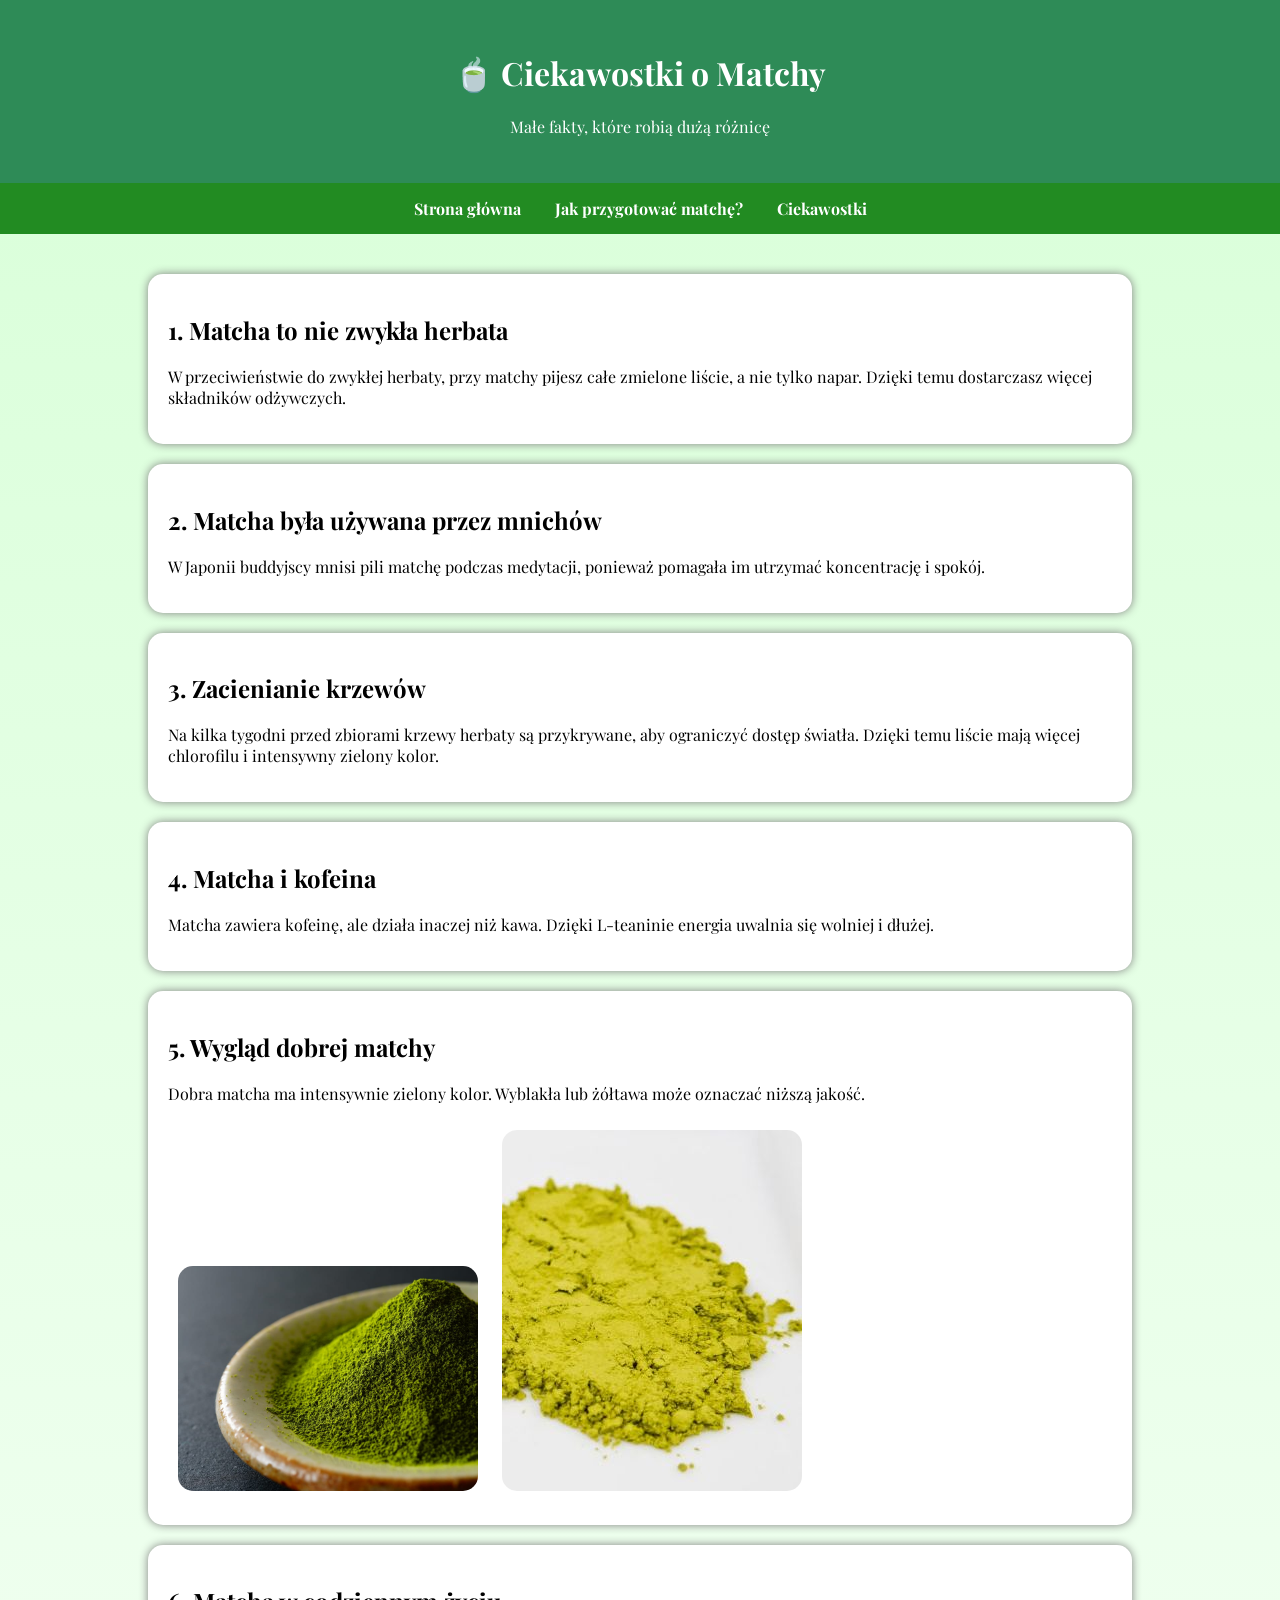
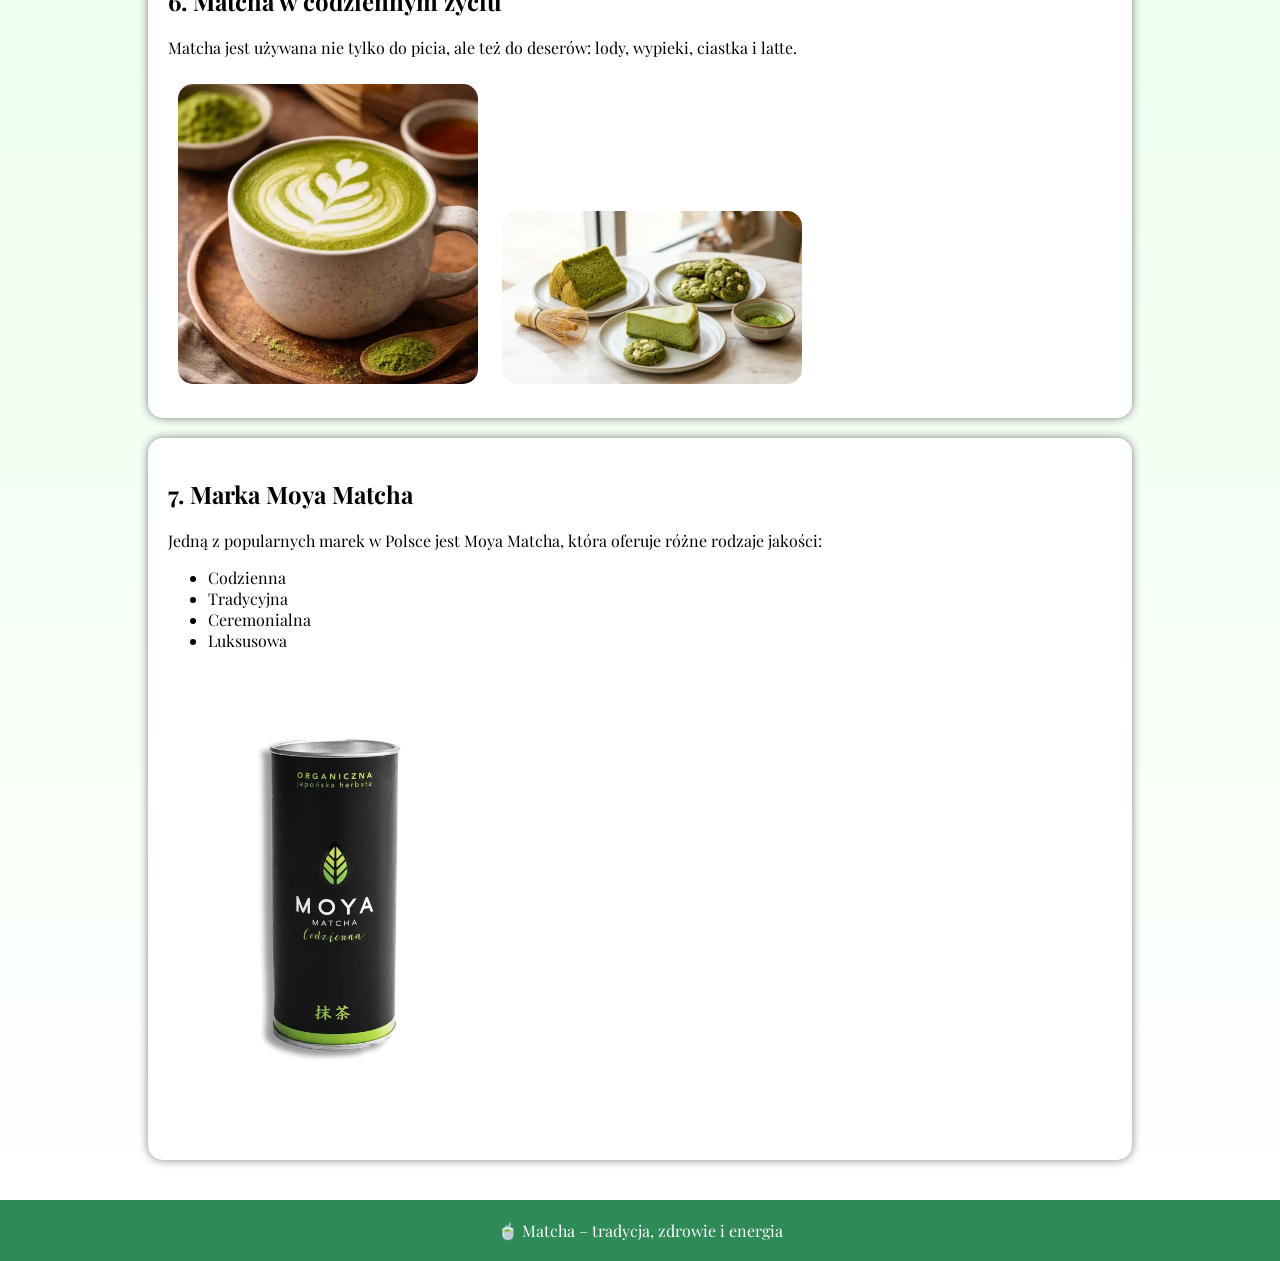
==== ciekawostki.html @ af4edae6 "Add files via upload" ====
<!DOCTYPE html>
<html lang="pl">

<head>
<meta charset="UTF-8">
<title>Ciekawostki o Matchy</title>
<link rel="stylesheet" href="style.css">
</head>

<body>

<header>
<h1>🍵 Ciekawostki o Matchy</h1>
<p>Małe fakty, które robią dużą różnicę</p>
</header>

<nav>
<a href="index.html">Strona główna</a>
<a href="przygotowanie.html">Jak przygotować matchę?</a>
<a href="ciekawostki.html">Ciekawostki</a>
</nav>

<section>

<div class="karta">

<h2>1. Matcha to nie zwykła herbata</h2>

<p>
W przeciwieństwie do zwykłej herbaty, przy matchy pijesz całe zmielone liście,
a nie tylko napar. Dzięki temu dostarczasz więcej składników odżywczych.
</p>

</div>

<div class="karta">

<h2>2. Matcha była używana przez mnichów</h2>

<p>
W Japonii buddyjscy mnisi pili matchę podczas medytacji,
ponieważ pomagała im utrzymać koncentrację i spokój.
</p>

</div>

<div class="karta">

<h2>3. Zacienianie krzewów</h2>

<p>
Na kilka tygodni przed zbiorami krzewy herbaty są przykrywane,
aby ograniczyć dostęp światła. Dzięki temu liście mają więcej chlorofilu
i intensywny zielony kolor.
</p>

</div>

<div class="karta">

<h2>4. Matcha i kofeina</h2>

<p>
Matcha zawiera kofeinę, ale działa inaczej niż kawa.
Dzięki L-teaninie energia uwalnia się wolniej i dłużej.
</p>

</div>

<div class="karta">

<h2>5. Wygląd dobrej matchy</h2>

<p>
Dobra matcha ma intensywnie zielony kolor.
Wyblakła lub żółtawa może oznaczać niższą jakość.
</p>

<img src="dobra_matcha.jpg" alt="Dobra matcha">

<img src="slaba_matcha.jpg" alt="Słaba matcha">

</div>

<div class="karta">

<h2>6. Matcha w codziennym życiu</h2>

<p>
Matcha jest używana nie tylko do picia, ale też do deserów:
lody, wypieki, ciastka i latte.
</p>

<img src="matcha_latte.jpg" alt="Matcha latte">
<img src="matcha_deser.jpg" alt="Deser z matchą">

</div>

<div class="karta">

<h2>7. Marka Moya Matcha</h2>

<p>
Jedną z popularnych marek w Polsce jest Moya Matcha,
która oferuje różne rodzaje jakości:
</p>

<ul>
<li>Codzienna</li>
<li>Tradycyjna</li>
<li>Ceremonialna</li>
<li>Luksusowa</li>
</ul>

<img src="moya.jpg" alt="Moya Matcha">

</div>

</section>

<footer>
🍵 Matcha – tradycja, zdrowie i energia
</footer>

</body>
</html>
---- style.css ----
@import url('https://fonts.googleapis.com/css2?family=Playfair+Display:wght@400;700&display=swap');
body{
    background: linear-gradient(#d8ffd8,#ffffff);
    font-family: 'Playfair Display', serif;
    margin:0;
}

header{
    background-color:#2e8b57;
    color:white;
    text-align:center;
    padding:30px;
}

header h1{
    animation: pojawianie 2s;
}

@keyframes pojawianie{
    from{
        opacity:0;
        transform:translateY(-30px);
    }
    to{
        opacity:1;
        transform:translateY(0);
    }
}

nav{
    background-color:#228b22;
    text-align:center;
    padding:15px;
}

nav a{
    color:white;
    text-decoration:none;
    font-weight:bold;
    margin:15px;
}

nav a:hover{
    color:yellow;
}

section{
    width:80%;
    margin:auto;
    padding:20px;
}

img{
    width:300px;
    border-radius:15px;
    transition:0.5s;
    margin:10px;
}

img:hover{
    transform:scale(1.1);
}

.karta{
    background:white;
    padding:20px;
    margin:20px;
    border-radius:15px;
    box-shadow:0px 0px 10px gray;
}

footer{
    background:#2e8b57;
    color:white;
    text-align:center;
    padding:20px;
}
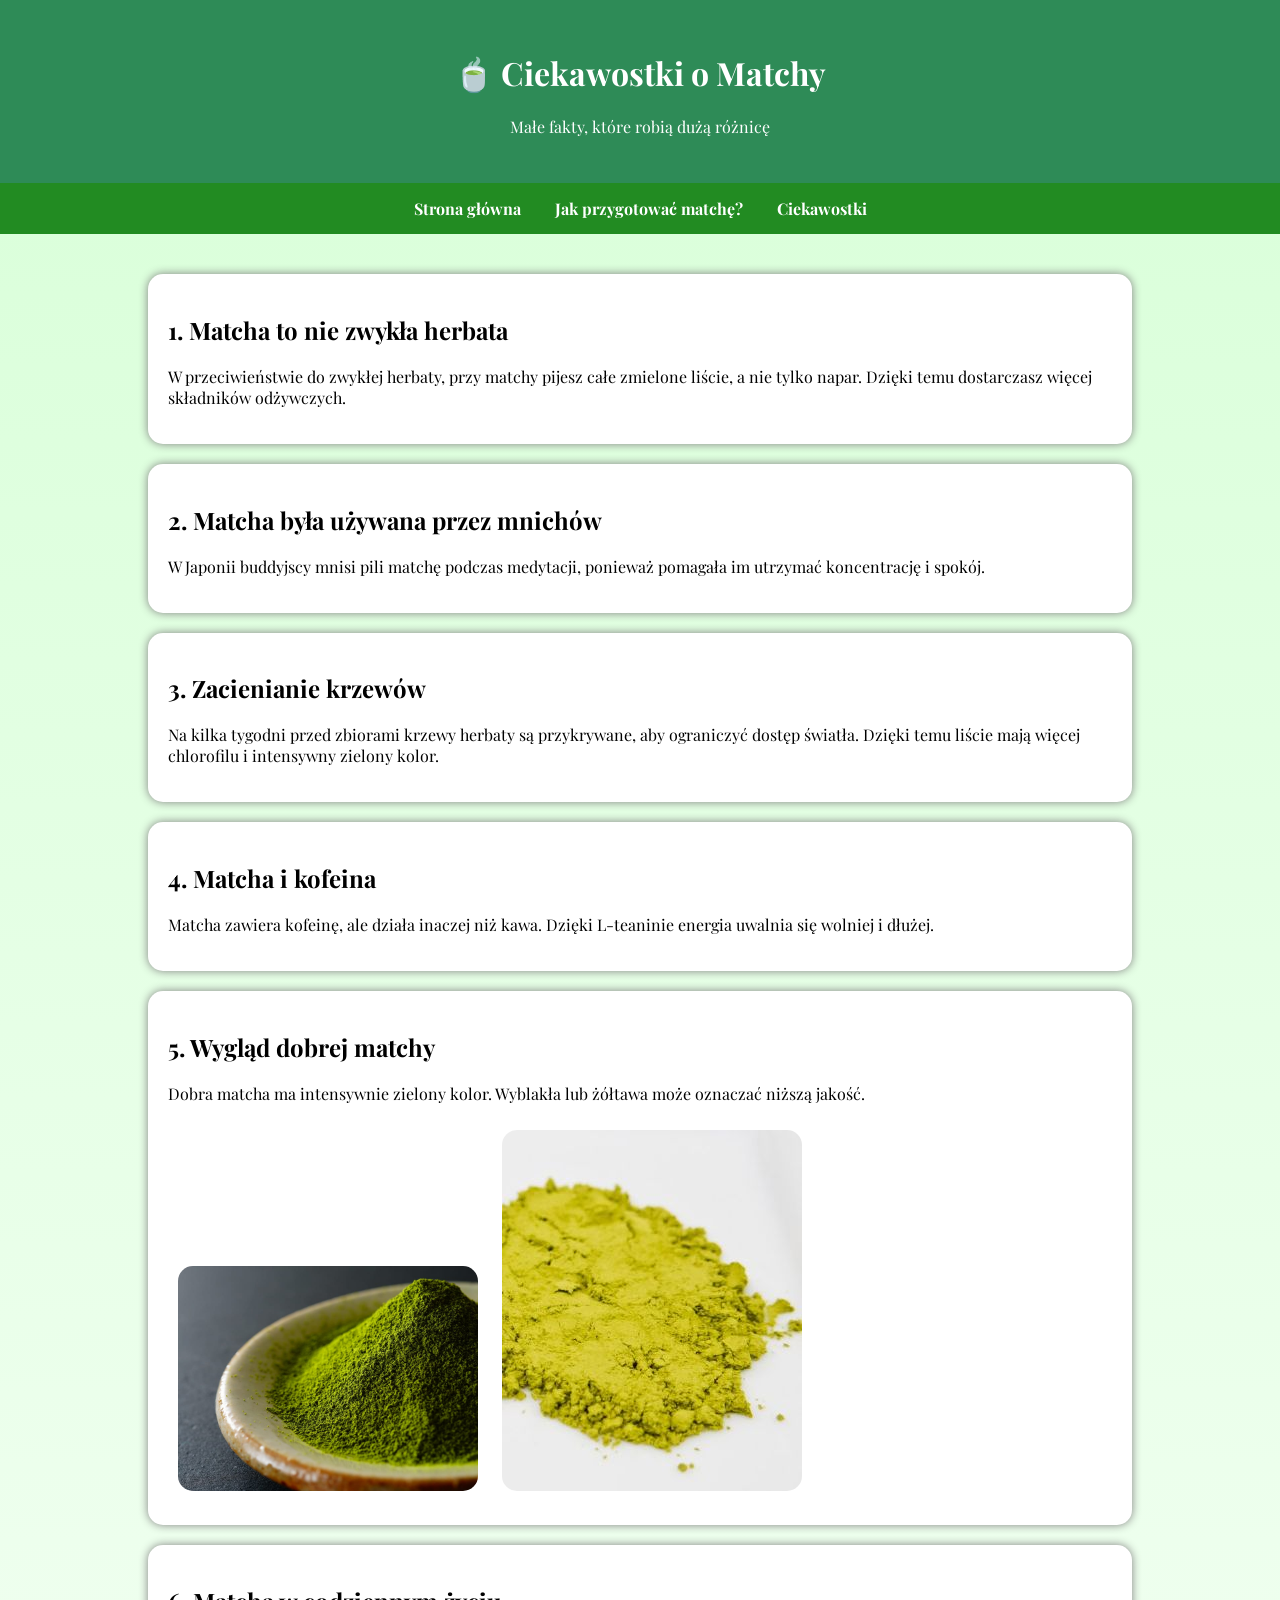
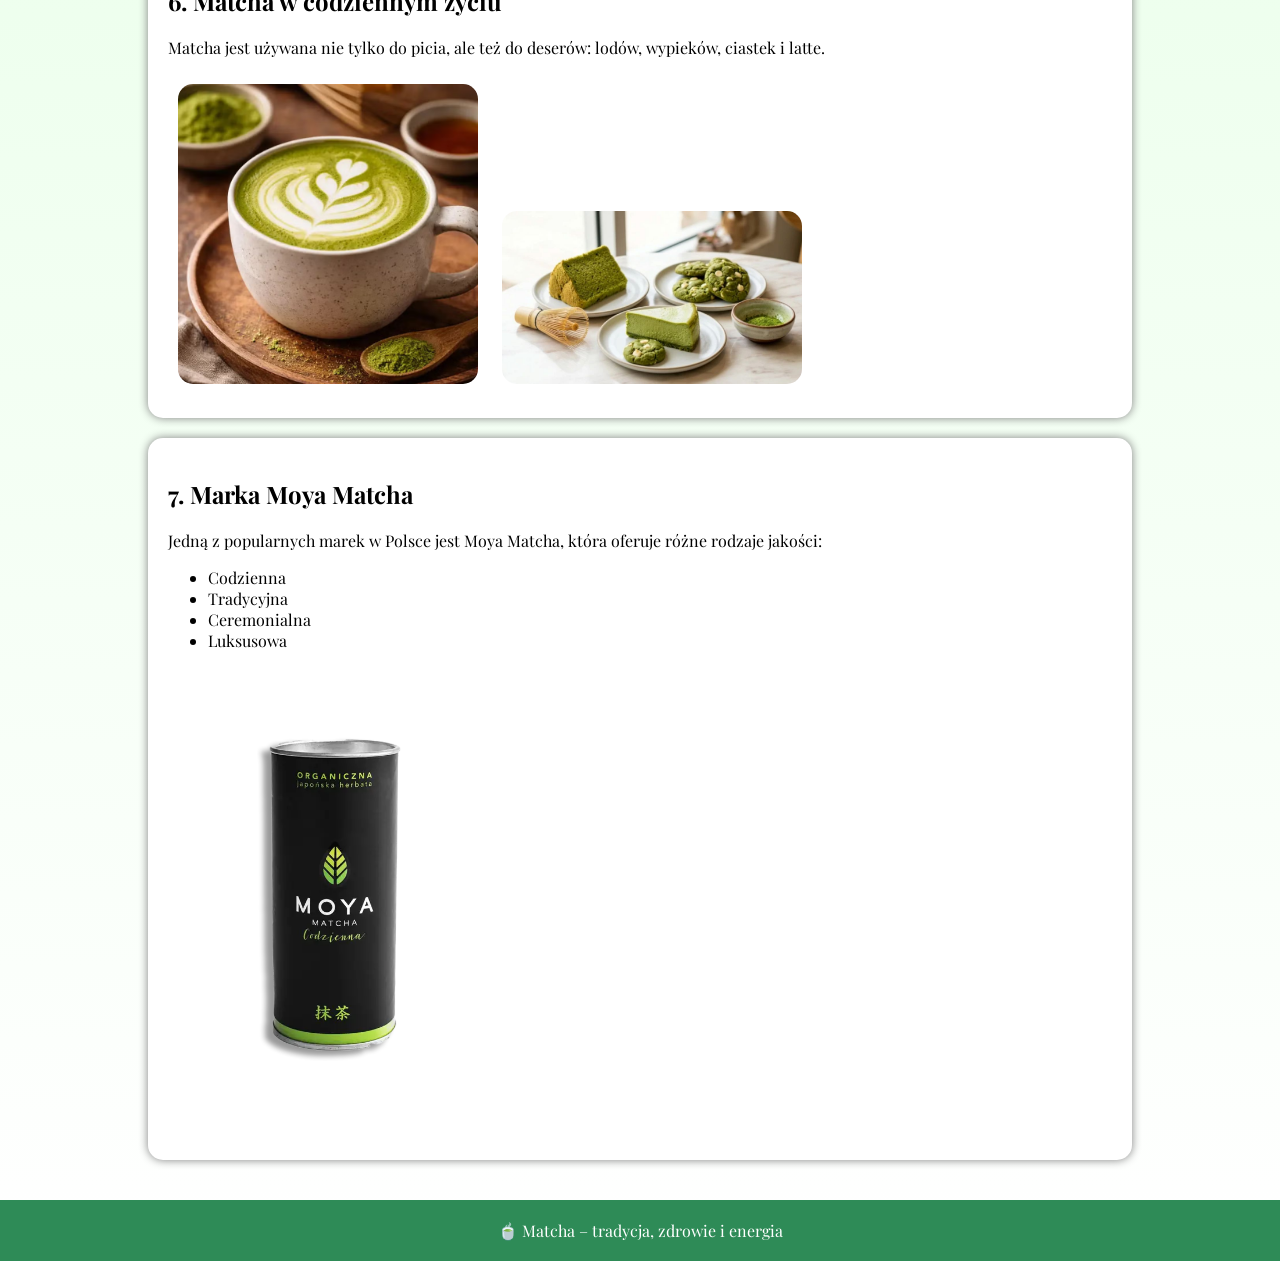
==== commit e032165c: "Update ciekawostki.html" ====
--- a/ciekawostki.html
+++ b/ciekawostki.html
@@ -88,7 +88,7 @@
 
 <p>
 Matcha jest używana nie tylko do picia, ale też do deserów:
-lody, wypieki, ciastka i latte.
+lodów, wypieków, ciastek i latte.
 </p>
 
 <img src="matcha_latte.jpg" alt="Matcha latte">
@@ -123,4 +123,4 @@
 </footer>
 
 </body>
-</html>+</html>
